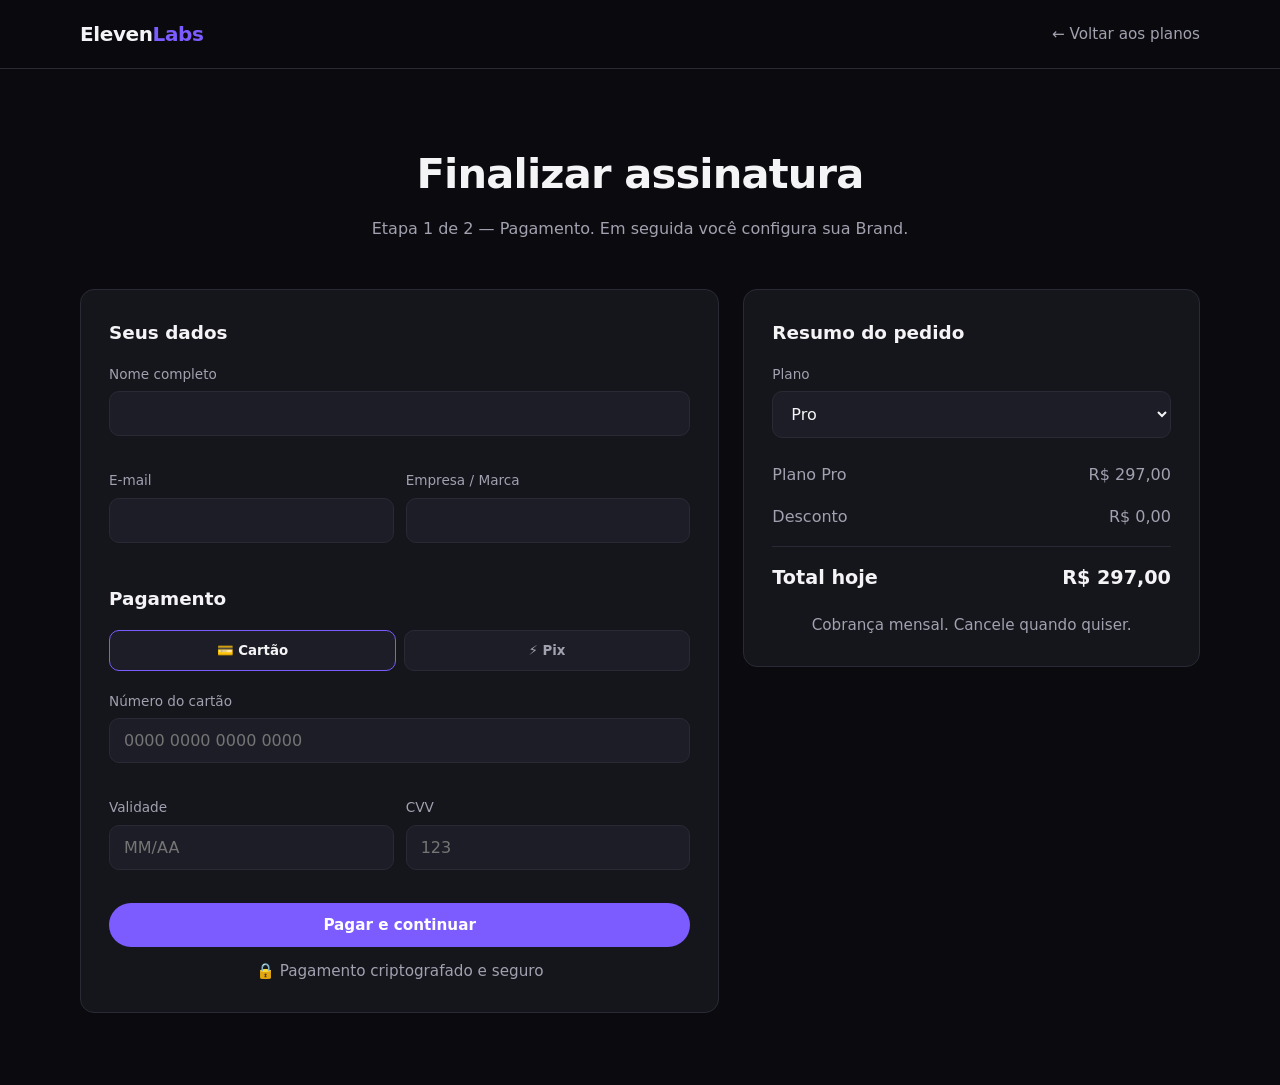
==== brand.html @ 0b8fd24c "Add Eleven Labs landing page with checkout and brand flow Home page with services, video and plans; " ====
<!DOCTYPE html>
<html lang="pt-BR">
<head>
  <meta charset="UTF-8" />
  <meta name="viewport" content="width=device-width, initial-scale=1.0" />
  <title>Sua Brand — Eleven Labs</title>
  <link rel="stylesheet" href="assets/style.css" />
  <script>
    // Só entra na Brand quem teve o pagamento aprovado no checkout
    (function () {
      try {
        if (!sessionStorage.getItem('elevenlabs_pedido')) location.replace('checkout.html');
      } catch (_) { /* armazenamento bloqueado: deixa seguir */ }
    })();
  </script>
</head>
<body>
  <header class="header">
    <div class="container">
      <a href="index.html" class="logo">Eleven<span>Labs</span></a>
      <nav class="nav"><span id="pedido-tag" class="badge" style="margin:0"></span></nav>
    </div>
  </header>

  <main>
    <section>
      <div class="container">
        <div class="section-title">
          <span class="badge">✓ Pagamento aprovado</span>
          <h2>Bem-vindo(a), <span class="gradient" id="ola-nome">cliente</span>!</h2>
          <p>Etapa 2 de 2 — Configure a Brand da <strong id="ola-empresa">sua empresa</strong> para usarmos em todas as vozes e conteúdos.</p>
        </div>

        <div class="layout-2">
          <!-- FORM DA BRAND -->
          <form id="brand-form" class="card">
            <h3 style="margin-bottom:16px">Identidade da marca</h3>
            <div class="form-group">
              <label for="marca">Nome da marca</label>
              <input id="marca" required />
            </div>
            <div class="form-group">
              <label for="slogan">Slogan</label>
              <input id="slogan" placeholder="Ex.: A voz que vende por você" />
            </div>
            <div class="form-group">
              <label for="logo">Logo (PNG, JPG ou SVG)</label>
              <input id="logo" type="file" accept="image/*" />
            </div>
            <div class="form-group">
              <label>Cores da marca</label>
              <div class="color-row">
                <input id="cor1" type="color" value="#7c5cff" aria-label="Cor principal" />
                <input id="cor2" type="color" value="#00d4b4" aria-label="Cor secundária" />
              </div>
            </div>

            <h3 style="margin:8px 0 16px">Voz oficial</h3>
            <div class="form-row">
              <div class="form-group">
                <label for="voz">Estilo de voz</label>
                <select id="voz">
                  <option>Feminina — calorosa</option>
                  <option>Feminina — profissional</option>
                  <option>Masculina — grave</option>
                  <option>Masculina — jovem</option>
                  <option>Clonar a voz do porta-voz</option>
                </select>
              </div>
              <div class="form-group">
                <label for="tom">Tom de comunicação</label>
                <select id="tom">
                  <option>Amigável</option>
                  <option>Confiante</option>
                  <option>Sofisticado</option>
                  <option>Divertido</option>
                </select>
              </div>
            </div>
            <div class="form-group">
              <label for="idiomas">Idiomas</label>
              <input id="idiomas" value="Português, Inglês, Espanhol" />
            </div>
            <div class="form-group">
              <label for="frase">Frase de teste da voz</label>
              <textarea id="frase" rows="3">Olá! Seja bem-vindo. Como posso te ajudar hoje?</textarea>
            </div>

            <button type="button" class="btn btn-ghost btn-block" id="ouvir" style="margin-bottom:12px">🔊 Ouvir prévia</button>
            <button type="submit" class="btn btn-primary btn-block">Salvar minha Brand</button>
          </form>

          <!-- PRÉVIA -->
          <aside>
            <div class="card" style="margin-bottom:20px">
              <h3 style="margin-bottom:16px">Prévia</h3>
              <div class="preview-card" id="preview">
                <div class="preview-logo" id="pv-logo">E</div>
                <div>
                  <h2 id="pv-marca" style="font-size:1.8rem">Sua marca</h2>
                  <p id="pv-slogan" style="opacity:.85">Seu slogan aparece aqui</p>
                  <p id="pv-voz" style="opacity:.7;font-size:.85rem;margin-top:12px"></p>
                </div>
              </div>
            </div>
            <div class="card">
              <h3 style="margin-bottom:12px">Seu pedido</h3>
              <div class="summary-line"><span>Pedido</span><span id="pd-id">—</span></div>
              <div class="summary-line"><span>Plano</span><span id="pd-plano">—</span></div>
              <div class="summary-line"><span>E-mail</span><span id="pd-email">—</span></div>
              <div class="summary-line total"><span>Pago</span><span id="pd-valor">—</span></div>
            </div>
          </aside>
        </div>
      </div>
    </section>
  </main>

  <footer class="footer">
    <div class="container">© <span id="ano"></span> Eleven Labs. Todos os direitos reservados.</div>
  </footer>

  <script>
    const $ = id => document.getElementById(id);
    $('ano').textContent = new Date().getFullYear();
    const brl = v => v.toLocaleString('pt-BR', { style: 'currency', currency: 'BRL' });
    const NOMES = { starter: 'Starter', pro: 'Pro', business: 'Business' };

    let pedido = {};
    try { pedido = JSON.parse(sessionStorage.getItem('elevenlabs_pedido')) || {}; } catch (_) {}

    if (pedido.nome) $('ola-nome').textContent = pedido.nome.split(' ')[0];
    if (pedido.empresa) { $('ola-empresa').textContent = pedido.empresa; $('marca').value = pedido.empresa; }
    if (pedido.pedidoId) { $('pd-id').textContent = pedido.pedidoId; $('pedido-tag').textContent = pedido.pedidoId; }
    else $('pedido-tag').classList.add('hidden');
    if (pedido.plano) $('pd-plano').textContent = NOMES[pedido.plano] || pedido.plano;
    if (pedido.email) $('pd-email').textContent = pedido.email;
    if (pedido.valor) $('pd-valor').textContent = brl(pedido.valor);

    // Restaura Brand salva antes
    let salvo = {};
    try { salvo = JSON.parse(localStorage.getItem('elevenlabs_brand')) || {}; } catch (_) {}
    ['marca', 'slogan', 'cor1', 'cor2', 'voz', 'tom', 'idiomas', 'frase'].forEach(k => { if (salvo[k]) $(k).value = salvo[k]; });
    let logoData = salvo.logo || '';

    function atualizarPrevia() {
      const c1 = $('cor1').value, c2 = $('cor2').value;
      const marca = $('marca').value.trim() || 'Sua marca';
      $('preview').style.background = `linear-gradient(135deg, ${c1}, ${c2})`;
      $('preview').style.color = '#fff';
      $('pv-marca').textContent = marca;
      $('pv-slogan').textContent = $('slogan').value.trim() || 'Seu slogan aparece aqui';
      $('pv-voz').textContent = `🎙️ ${$('voz').value} · ${$('tom').value}`;
      const logo = $('pv-logo');
      logo.style.background = 'rgba(255,255,255,0.2)';
      logo.innerHTML = '';
      if (logoData) {
        const img = document.createElement('img');
        img.src = logoData; img.alt = 'Logo';
        logo.appendChild(img);
      } else {
        logo.textContent = marca.charAt(0).toUpperCase();
      }
    }
    document.querySelectorAll('#brand-form input:not([type=file]), #brand-form select')
      .forEach(el => el.addEventListener('input', atualizarPrevia));

    $('logo').addEventListener('change', e => {
      const f = e.target.files[0];
      if (!f) return;
      const r = new FileReader();
      r.onload = () => { logoData = r.result; atualizarPrevia(); };
      r.readAsDataURL(f);
    });

    // Prévia de voz usando a síntese do navegador
    // (para usar as vozes reais da Eleven Labs, troque por uma chamada à sua API de TTS)
    $('ouvir').addEventListener('click', () => {
      if (!('speechSynthesis' in window)) return toast('Seu navegador não suporta prévia de voz.');
      speechSynthesis.cancel();
      const u = new SpeechSynthesisUtterance($('frase').value);
      u.lang = 'pt-BR';
      const v = $('voz').value;
      u.pitch = v.startsWith('Masculina') ? (v.includes('grave') ? 0.6 : 0.9) : 1.15;
      u.rate = $('tom').value === 'Divertido' ? 1.15 : 1;
      speechSynthesis.speak(u);
    });

    function toast(msg) {
      const t = document.createElement('div');
      t.className = 'toast'; t.textContent = msg;
      document.body.appendChild(t);
      setTimeout(() => t.remove(), 2800);
    }

    $('brand-form').addEventListener('submit', e => {
      e.preventDefault();
      const dados = { logo: logoData };
      ['marca', 'slogan', 'cor1', 'cor2', 'voz', 'tom', 'idiomas', 'frase'].forEach(k => dados[k] = $(k).value);
      try { localStorage.setItem('elevenlabs_brand', JSON.stringify(dados)); } catch (_) {}
      toast('✓ Brand salva com sucesso!');
    });

    atualizarPrevia();
  </script>
</body>
</html>
---- assets/style.css ----
:root {
  --bg: #0b0b0f;
  --surface: #15151c;
  --surface-2: #1d1d27;
  --border: #2a2a36;
  --text: #f4f4f6;
  --muted: #a1a1b0;
  --accent: #7c5cff;
  --accent-2: #00d4b4;
  --danger: #ff5c7a;
  --radius: 14px;
}
* { box-sizing: border-box; margin: 0; padding: 0; }
html { scroll-behavior: smooth; }
body {
  font-family: "Inter", system-ui, -apple-system, "Segoe UI", Roboto, sans-serif;
  background: var(--bg);
  color: var(--text);
  line-height: 1.6;
}
a { color: inherit; text-decoration: none; }
img, video, iframe { max-width: 100%; display: block; }
.container { width: min(1120px, 100% - 32px); margin-inline: auto; }

/* Header */
.header {
  position: sticky; top: 0; z-index: 10;
  background: rgba(11, 11, 15, 0.85);
  backdrop-filter: blur(10px);
  border-bottom: 1px solid var(--border);
}
.header .container { display: flex; align-items: center; justify-content: space-between; height: 68px; }
.logo { font-weight: 800; font-size: 1.25rem; letter-spacing: -0.02em; }
.logo span { color: var(--accent); }
.nav { display: flex; gap: 24px; align-items: center; }
.nav a { color: var(--muted); font-size: 0.95rem; }
.nav a:hover { color: var(--text); }
@media (max-width: 720px) { .nav a:not(.btn) { display: none; } }

/* Buttons */
.btn {
  display: inline-flex; align-items: center; justify-content: center; gap: 8px;
  padding: 12px 22px; border-radius: 999px; border: 1px solid transparent;
  font-weight: 600; font-size: 0.95rem; cursor: pointer; transition: 0.2s;
  font-family: inherit;
}
.btn-primary { background: var(--accent); color: #fff; }
.btn-primary:hover { filter: brightness(1.12); transform: translateY(-1px); }
.btn-ghost { border-color: var(--border); color: var(--text); background: transparent; }
.btn-ghost:hover { border-color: var(--muted); }
.btn-block { width: 100%; }
.btn:disabled { opacity: 0.6; cursor: not-allowed; transform: none; }

/* Hero */
.hero { padding: 96px 0 64px; text-align: center; }
.badge {
  display: inline-block; padding: 6px 14px; border-radius: 999px;
  background: var(--surface-2); border: 1px solid var(--border);
  color: var(--accent-2); font-size: 0.85rem; margin-bottom: 20px;
}
.hero h1 {
  font-size: clamp(2.2rem, 6vw, 4rem); line-height: 1.1; letter-spacing: -0.03em;
  max-width: 820px; margin: 0 auto 20px;
}
.gradient {
  background: linear-gradient(90deg, var(--accent), var(--accent-2));
  -webkit-background-clip: text; background-clip: text; color: transparent;
}
.hero p { color: var(--muted); font-size: 1.15rem; max-width: 640px; margin: 0 auto 32px; }
.hero-actions { display: flex; gap: 12px; justify-content: center; flex-wrap: wrap; }

/* Sections */
section { padding: 72px 0; }
.section-title { text-align: center; margin-bottom: 48px; }
.section-title h2 { font-size: clamp(1.8rem, 4vw, 2.6rem); letter-spacing: -0.02em; }
.section-title p { color: var(--muted); margin-top: 8px; }

/* Video */
.video-wrap {
  border-radius: var(--radius); overflow: hidden;
  border: 1px solid var(--border); background: #000;
  aspect-ratio: 16 / 9; box-shadow: 0 30px 80px rgba(124, 92, 255, 0.18);
}
.video-wrap video, .video-wrap iframe { width: 100%; height: 100%; object-fit: cover; border: 0; }

/* Cards */
.grid { display: grid; gap: 20px; grid-template-columns: repeat(auto-fit, minmax(240px, 1fr)); }
.card {
  background: var(--surface); border: 1px solid var(--border);
  border-radius: var(--radius); padding: 28px;
}
.card .icon {
  width: 44px; height: 44px; border-radius: 12px; display: grid; place-items: center;
  background: var(--surface-2); color: var(--accent); font-size: 1.3rem; margin-bottom: 16px;
}
.card h3 { margin-bottom: 8px; font-size: 1.15rem; }
.card p { color: var(--muted); font-size: 0.95rem; }

/* Pricing */
.plan { display: flex; flex-direction: column; }
.plan.featured { border-color: var(--accent); box-shadow: 0 0 0 1px var(--accent); }
.plan .price { font-size: 2.4rem; font-weight: 800; margin: 12px 0; }
.plan .price small { font-size: 1rem; color: var(--muted); font-weight: 400; }
.plan ul { list-style: none; margin: 16px 0 24px; flex: 1; }
.plan li { padding: 6px 0; color: var(--muted); }
.plan li::before { content: "✓ "; color: var(--accent-2); font-weight: 700; }

/* Steps */
.steps { display: grid; gap: 16px; grid-template-columns: repeat(auto-fit, minmax(200px, 1fr)); counter-reset: s; }
.step { padding: 24px; border-left: 2px solid var(--accent); background: var(--surface); border-radius: 0 var(--radius) var(--radius) 0; }
.step::before { counter-increment: s; content: "0" counter(s); color: var(--accent); font-weight: 800; display: block; margin-bottom: 6px; }
.step p { color: var(--muted); font-size: 0.95rem; }

/* CTA */
.cta {
  text-align: center; padding: 56px 24px; border-radius: var(--radius);
  background: linear-gradient(135deg, rgba(124,92,255,0.25), rgba(0,212,180,0.15));
  border: 1px solid var(--border);
}
.cta h2 { font-size: clamp(1.6rem, 4vw, 2.4rem); margin-bottom: 12px; }
.cta p { color: var(--muted); margin-bottom: 24px; }

/* Footer */
.footer { border-top: 1px solid var(--border); padding: 32px 0; color: var(--muted); font-size: 0.9rem; text-align: center; }

/* Forms */
.layout-2 { display: grid; gap: 24px; grid-template-columns: 1.4fr 1fr; align-items: start; }
@media (max-width: 860px) { .layout-2 { grid-template-columns: 1fr; } }
.form-group { margin-bottom: 16px; }
.form-row { display: grid; grid-template-columns: 1fr 1fr; gap: 12px; }
label { display: block; font-size: 0.85rem; color: var(--muted); margin-bottom: 6px; }
input, select, textarea {
  width: 100%; padding: 12px 14px; border-radius: 10px;
  background: var(--surface-2); border: 1px solid var(--border); color: var(--text);
  font-size: 1rem; font-family: inherit;
}
input:focus, select:focus, textarea:focus { outline: none; border-color: var(--accent); }
input.invalid { border-color: var(--danger); }
.error { color: var(--danger); font-size: 0.85rem; margin-top: 4px; min-height: 1em; }
.summary-line { display: flex; justify-content: space-between; padding: 8px 0; color: var(--muted); }
.summary-line.total { color: var(--text); font-weight: 700; font-size: 1.2rem; border-top: 1px solid var(--border); margin-top: 8px; padding-top: 16px; }
.pay-methods { display: flex; gap: 8px; margin-bottom: 20px; }
.pay-methods button {
  flex: 1; padding: 12px; border-radius: 10px; background: var(--surface-2);
  border: 1px solid var(--border); color: var(--muted); cursor: pointer; font-family: inherit; font-weight: 600;
}
.pay-methods button.active { border-color: var(--accent); color: var(--text); }
.secure { color: var(--muted); font-size: 0.85rem; text-align: center; margin-top: 12px; }
.hidden { display: none !important; }

/* Status / modal */
.status {
  position: fixed; inset: 0; background: rgba(0,0,0,0.75); display: grid; place-items: center; z-index: 50; padding: 16px;
}
.status-box { background: var(--surface); border: 1px solid var(--border); border-radius: var(--radius); padding: 40px; text-align: center; max-width: 420px; width: 100%; }
.spinner { width: 48px; height: 48px; border: 4px solid var(--border); border-top-color: var(--accent); border-radius: 50%; animation: spin 0.9s linear infinite; margin: 0 auto 20px; }
.check { width: 64px; height: 64px; border-radius: 50%; background: var(--accent-2); color: #000; display: grid; place-items: center; font-size: 2rem; margin: 0 auto 20px; font-weight: 800; }
@keyframes spin { to { transform: rotate(360deg); } }

/* Brand */
.color-row { display: flex; gap: 12px; }
.color-row input[type="color"] { height: 48px; padding: 4px; cursor: pointer; }
.preview-card { border-radius: var(--radius); padding: 32px; min-height: 260px; display: flex; flex-direction: column; justify-content: space-between; transition: 0.3s; }
.preview-logo { width: 72px; height: 72px; border-radius: 16px; display: grid; place-items: center; font-weight: 800; font-size: 1.8rem; overflow: hidden; }
.preview-logo img { width: 100%; height: 100%; object-fit: cover; }
.toast { position: fixed; bottom: 24px; left: 50%; transform: translateX(-50%); background: var(--accent-2); color: #000; padding: 12px 20px; border-radius: 999px; font-weight: 600; z-index: 60; }
.preview-card p, .preview-card h2 { color: inherit; }
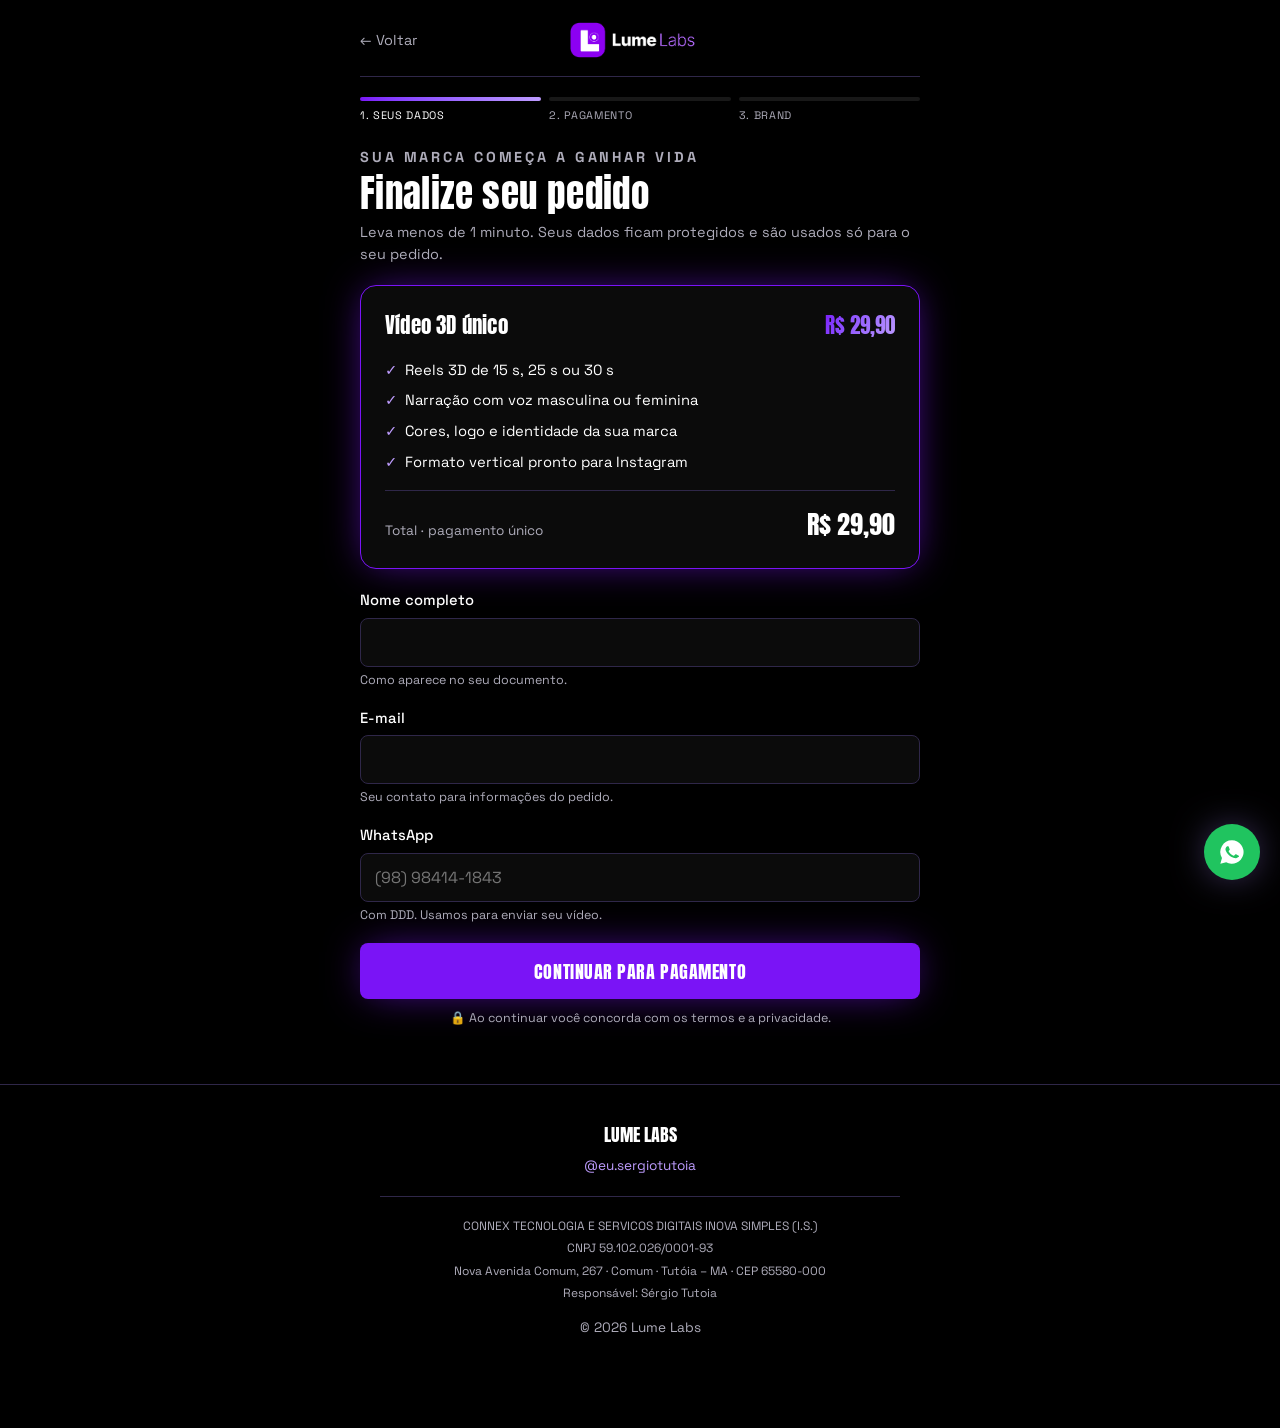
==== commit 5cf03dbe: "Rebuild site for Lume Labs: 3D videos, Pix checkout and Brand briefing Replace the placeholder conte" ====
--- a/brand.html
+++ b/brand.html
@@ -2,206 +2,187 @@
 <html lang="pt-BR">
 <head>
   <meta charset="UTF-8" />
-  <meta name="viewport" content="width=device-width, initial-scale=1.0" />
-  <title>Sua Brand — Eleven Labs</title>
+  <meta name="viewport" content="width=device-width, initial-scale=1" />
+  <title>Brand | Lume Labs</title>
+  <link rel="icon" href="assets/favicon.png" type="image/png" />
+  <link rel="preconnect" href="https://fonts.googleapis.com" />
+  <link rel="preconnect" href="https://fonts.gstatic.com" crossorigin />
+  <link rel="stylesheet" href="https://fonts.googleapis.com/css2?family=Anton&family=Space+Grotesk:wght@400;500;700&display=swap" />
   <link rel="stylesheet" href="assets/style.css" />
   <script>
-    // Só entra na Brand quem teve o pagamento aprovado no checkout
-    (function () {
-      try {
-        if (!sessionStorage.getItem('elevenlabs_pedido')) location.replace('checkout.html');
-      } catch (_) { /* armazenamento bloqueado: deixa seguir */ }
-    })();
+    // A Brand só abre depois do pagamento aprovado no checkout
+    try { if (!sessionStorage.getItem('lume_pedido')) location.replace('checkout.html'); } catch (_) {}
   </script>
 </head>
 <body>
-  <header class="header">
-    <div class="container">
-      <a href="index.html" class="logo">Eleven<span>Labs</span></a>
-      <nav class="nav"><span id="pedido-tag" class="badge" style="margin:0"></span></nav>
-    </div>
-  </header>
+  <main class="wrap">
+    <div class="top"><img src="assets/logo-lume-labs.png" alt="Lume Labs" /></div>
 
-  <main>
-    <section>
-      <div class="container">
-        <div class="section-title">
-          <span class="badge">✓ Pagamento aprovado</span>
-          <h2>Bem-vindo(a), <span class="gradient" id="ola-nome">cliente</span>!</h2>
-          <p>Etapa 2 de 2 — Configure a Brand da <strong id="ola-empresa">sua empresa</strong> para usarmos em todas as vozes e conteúdos.</p>
+    <ol class="progress">
+      <li class="done">1. Seus dados</li>
+      <li class="done">2. Pagamento</li>
+      <li class="on">3. Brand</li>
+    </ol>
+
+    <div id="etapa-brand">
+      <div class="page-title">
+        <p class="label">✓ Pagamento aprovado · <span id="pedido-id"></span></p>
+        <h1>Conte sobre a sua <span class="text-neon">marca</span></h1>
+        <p><span id="ola">Olá!</span> Com essas informações criamos o seu reels 3D com a cara do seu negócio.</p>
+      </div>
+
+      <form id="form-brand" novalidate>
+        <div class="field">
+          <label for="company">Nome da empresa</label>
+          <input id="company" autocomplete="organization" />
+          <p class="err" data-err="company"></p>
+        </div>
+        <div class="field">
+          <label for="segment">Ramo do negócio</label>
+          <input id="segment" placeholder="Ex.: hamburgueria, salão de beleza, loja de roupas" />
+          <p class="err" data-err="segment"></p>
         </div>
 
-        <div class="layout-2">
-          <!-- FORM DA BRAND -->
-          <form id="brand-form" class="card">
-            <h3 style="margin-bottom:16px">Identidade da marca</h3>
-            <div class="form-group">
-              <label for="marca">Nome da marca</label>
-              <input id="marca" required />
-            </div>
-            <div class="form-group">
-              <label for="slogan">Slogan</label>
-              <input id="slogan" placeholder="Ex.: A voz que vende por você" />
-            </div>
-            <div class="form-group">
-              <label for="logo">Logo (PNG, JPG ou SVG)</label>
-              <input id="logo" type="file" accept="image/*" />
-            </div>
-            <div class="form-group">
-              <label>Cores da marca</label>
-              <div class="color-row">
-                <input id="cor1" type="color" value="#7c5cff" aria-label="Cor principal" />
-                <input id="cor2" type="color" value="#00d4b4" aria-label="Cor secundária" />
-              </div>
-            </div>
+        <div class="field">
+          <label>Duração do vídeo</label>
+          <div class="choices">
+            <input type="radio" name="duration" id="d15" value="15s" checked /><label for="d15">15 s</label>
+            <input type="radio" name="duration" id="d25" value="25s" /><label for="d25">25 s</label>
+            <input type="radio" name="duration" id="d30" value="30s" /><label for="d30">30 s</label>
+          </div>
+        </div>
+        <div class="field">
+          <label>Voz da narração</label>
+          <div class="choices">
+            <input type="radio" name="voice" id="vf" value="feminina" checked /><label for="vf">Feminina</label>
+            <input type="radio" name="voice" id="vm" value="masculina" /><label for="vm">Masculina</label>
+          </div>
+        </div>
 
-            <h3 style="margin:8px 0 16px">Voz oficial</h3>
-            <div class="form-row">
-              <div class="form-group">
-                <label for="voz">Estilo de voz</label>
-                <select id="voz">
-                  <option>Feminina — calorosa</option>
-                  <option>Feminina — profissional</option>
-                  <option>Masculina — grave</option>
-                  <option>Masculina — jovem</option>
-                  <option>Clonar a voz do porta-voz</option>
-                </select>
-              </div>
-              <div class="form-group">
-                <label for="tom">Tom de comunicação</label>
-                <select id="tom">
-                  <option>Amigável</option>
-                  <option>Confiante</option>
-                  <option>Sofisticado</option>
-                  <option>Divertido</option>
-                </select>
-              </div>
-            </div>
-            <div class="form-group">
-              <label for="idiomas">Idiomas</label>
-              <input id="idiomas" value="Português, Inglês, Espanhol" />
-            </div>
-            <div class="form-group">
-              <label for="frase">Frase de teste da voz</label>
-              <textarea id="frase" rows="3">Olá! Seja bem-vindo. Como posso te ajudar hoje?</textarea>
-            </div>
+        <div class="field">
+          <label>Logo da marca</label>
+          <label class="logo-drop" for="logo" style="font-weight:400;margin:0">
+            <span class="thumb" id="logo-thumb">＋</span>
+            <span><span id="logo-nome">Escolher arquivo</span><br><span class="muted small">PNG, JPG ou SVG. Você envia no WhatsApp junto com o briefing.</span></span>
+            <input id="logo" type="file" accept="image/*" />
+          </label>
+        </div>
 
-            <button type="button" class="btn btn-ghost btn-block" id="ouvir" style="margin-bottom:12px">🔊 Ouvir prévia</button>
-            <button type="submit" class="btn btn-primary btn-block">Salvar minha Brand</button>
-          </form>
+        <div class="field">
+          <label for="colors">Cores da marca</label>
+          <input id="colors" placeholder="Ex.: roxo e preto, #7c3aed" />
+        </div>
+        <div class="field">
+          <label for="script">O que o vídeo deve falar?</label>
+          <textarea id="script" placeholder="Ex.: Apresentar o novo combo da casa, falar do delivery e chamar para pedir pelo WhatsApp."></textarea>
+          <p class="hint">Produto, promoção, diferencial, chamada para ação…</p>
+          <p class="err" data-err="script"></p>
+        </div>
+        <div class="field">
+          <label for="instagram">Instagram da empresa <span class="muted small">(opcional)</span></label>
+          <input id="instagram" placeholder="@suaempresa" />
+        </div>
+        <div class="field">
+          <label for="notes">Observações <span class="muted small">(opcional)</span></label>
+          <textarea id="notes" style="min-height:80px"></textarea>
+        </div>
 
-          <!-- PRÉVIA -->
-          <aside>
-            <div class="card" style="margin-bottom:20px">
-              <h3 style="margin-bottom:16px">Prévia</h3>
-              <div class="preview-card" id="preview">
-                <div class="preview-logo" id="pv-logo">E</div>
-                <div>
-                  <h2 id="pv-marca" style="font-size:1.8rem">Sua marca</h2>
-                  <p id="pv-slogan" style="opacity:.85">Seu slogan aparece aqui</p>
-                  <p id="pv-voz" style="opacity:.7;font-size:.85rem;margin-top:12px"></p>
-                </div>
-              </div>
-            </div>
-            <div class="card">
-              <h3 style="margin-bottom:12px">Seu pedido</h3>
-              <div class="summary-line"><span>Pedido</span><span id="pd-id">—</span></div>
-              <div class="summary-line"><span>Plano</span><span id="pd-plano">—</span></div>
-              <div class="summary-line"><span>E-mail</span><span id="pd-email">—</span></div>
-              <div class="summary-line total"><span>Pago</span><span id="pd-valor">—</span></div>
-            </div>
-          </aside>
-        </div>
+        <button type="submit" class="cta">Enviar briefing</button>
+        <p class="secure">Você será levado ao WhatsApp para confirmar o envio.</p>
+      </form>
+    </div>
+
+    <div id="etapa-fim" class="hidden">
+      <div class="approved">
+        <div class="ok">🎬</div>
+        <h2>Briefing recebido!</h2>
+        <p class="muted" style="margin-top:8px">Já começamos a produção do seu vídeo 3D. Você vai receber as novidades e o vídeo pronto no WhatsApp.</p>
+        <a id="wa-again" class="cta" target="_blank" rel="noreferrer">Abrir WhatsApp de novo</a>
+        <a href="index.html" class="btn-outline">Voltar ao início</a>
       </div>
-    </section>
+    </div>
   </main>
 
-  <footer class="footer">
-    <div class="container">© <span id="ano"></span> Eleven Labs. Todos os direitos reservados.</div>
-  </footer>
-
+  <script src="assets/common.js"></script>
   <script>
     const $ = id => document.getElementById(id);
-    $('ano').textContent = new Date().getFullYear();
-    const brl = v => v.toLocaleString('pt-BR', { style: 'currency', currency: 'BRL' });
-    const NOMES = { starter: 'Starter', pro: 'Pro', business: 'Business' };
+    const pedido = Pedido.get() || {};
+    if (pedido.pedidoId) $('pedido-id').textContent = 'Pedido ' + pedido.pedidoId;
+    if (pedido.nome) $('ola').textContent = `Olá, ${pedido.nome.split(' ')[0]}!`;
 
-    let pedido = {};
-    try { pedido = JSON.parse(sessionStorage.getItem('elevenlabs_pedido')) || {}; } catch (_) {}
+    // Rascunho: não perde o que digitou se recarregar a página
+    const CAMPOS = ['company', 'segment', 'colors', 'script', 'instagram', 'notes'];
+    try {
+      const r = JSON.parse(localStorage.getItem('lume_brand_rascunho')) || {};
+      CAMPOS.forEach(k => { if (r[k]) $(k).value = r[k]; });
+    } catch (_) {}
+    document.getElementById('form-brand').addEventListener('input', () => {
+      const r = {}; CAMPOS.forEach(k => r[k] = $(k).value);
+      try { localStorage.setItem('lume_brand_rascunho', JSON.stringify(r)); } catch (_) {}
+    });
 
-    if (pedido.nome) $('ola-nome').textContent = pedido.nome.split(' ')[0];
-    if (pedido.empresa) { $('ola-empresa').textContent = pedido.empresa; $('marca').value = pedido.empresa; }
-    if (pedido.pedidoId) { $('pd-id').textContent = pedido.pedidoId; $('pedido-tag').textContent = pedido.pedidoId; }
-    else $('pedido-tag').classList.add('hidden');
-    if (pedido.plano) $('pd-plano').textContent = NOMES[pedido.plano] || pedido.plano;
-    if (pedido.email) $('pd-email').textContent = pedido.email;
-    if (pedido.valor) $('pd-valor').textContent = brl(pedido.valor);
-
-    // Restaura Brand salva antes
-    let salvo = {};
-    try { salvo = JSON.parse(localStorage.getItem('elevenlabs_brand')) || {}; } catch (_) {}
-    ['marca', 'slogan', 'cor1', 'cor2', 'voz', 'tom', 'idiomas', 'frase'].forEach(k => { if (salvo[k]) $(k).value = salvo[k]; });
-    let logoData = salvo.logo || '';
-
-    function atualizarPrevia() {
-      const c1 = $('cor1').value, c2 = $('cor2').value;
-      const marca = $('marca').value.trim() || 'Sua marca';
-      $('preview').style.background = `linear-gradient(135deg, ${c1}, ${c2})`;
-      $('preview').style.color = '#fff';
-      $('pv-marca').textContent = marca;
-      $('pv-slogan').textContent = $('slogan').value.trim() || 'Seu slogan aparece aqui';
-      $('pv-voz').textContent = `🎙️ ${$('voz').value} · ${$('tom').value}`;
-      const logo = $('pv-logo');
-      logo.style.background = 'rgba(255,255,255,0.2)';
-      logo.innerHTML = '';
-      if (logoData) {
-        const img = document.createElement('img');
-        img.src = logoData; img.alt = 'Logo';
-        logo.appendChild(img);
-      } else {
-        logo.textContent = marca.charAt(0).toUpperCase();
-      }
-    }
-    document.querySelectorAll('#brand-form input:not([type=file]), #brand-form select')
-      .forEach(el => el.addEventListener('input', atualizarPrevia));
-
+    let logoArquivo = null;
     $('logo').addEventListener('change', e => {
-      const f = e.target.files[0];
-      if (!f) return;
+      const f = e.target.files[0]; if (!f) return;
+      logoArquivo = f.name;
+      $('logo-nome').textContent = f.name;
       const r = new FileReader();
-      r.onload = () => { logoData = r.result; atualizarPrevia(); };
+      r.onload = () => { $('logo-thumb').innerHTML = `<img src="${r.result}" alt="Logo">`; };
       r.readAsDataURL(f);
     });
 
-    // Prévia de voz usando a síntese do navegador
-    // (para usar as vozes reais da Eleven Labs, troque por uma chamada à sua API de TTS)
-    $('ouvir').addEventListener('click', () => {
-      if (!('speechSynthesis' in window)) return toast('Seu navegador não suporta prévia de voz.');
-      speechSynthesis.cancel();
-      const u = new SpeechSynthesisUtterance($('frase').value);
-      u.lang = 'pt-BR';
-      const v = $('voz').value;
-      u.pitch = v.startsWith('Masculina') ? (v.includes('grave') ? 0.6 : 0.9) : 1.15;
-      u.rate = $('tom').value === 'Divertido' ? 1.15 : 1;
-      speechSynthesis.speak(u);
-    });
-
-    function toast(msg) {
-      const t = document.createElement('div');
-      t.className = 'toast'; t.textContent = msg;
-      document.body.appendChild(t);
-      setTimeout(() => t.remove(), 2800);
+    function erro(campo, msg) {
+      $(campo).setAttribute('aria-invalid', msg ? 'true' : 'false');
+      document.querySelector(`[data-err="${campo}"]`).textContent = msg || '';
+      return !msg;
     }
 
-    $('brand-form').addEventListener('submit', e => {
+    $('form-brand').addEventListener('submit', e => {
       e.preventDefault();
-      const dados = { logo: logoData };
-      ['marca', 'slogan', 'cor1', 'cor2', 'voz', 'tom', 'idiomas', 'frase'].forEach(k => dados[k] = $(k).value);
-      try { localStorage.setItem('elevenlabs_brand', JSON.stringify(dados)); } catch (_) {}
-      toast('✓ Brand salva com sucesso!');
+      const b = {
+        company: $('company').value.trim(),
+        segment: $('segment').value.trim(),
+        duration: document.querySelector('[name=duration]:checked').value,
+        voice: document.querySelector('[name=voice]:checked').value,
+        colors: $('colors').value.trim(),
+        script: $('script').value.trim(),
+        instagram: $('instagram').value.trim(),
+        notes: $('notes').value.trim(),
+      };
+      let ok = erro('company', b.company.length >= 2 ? '' : 'Informe o nome da empresa');
+      ok = erro('segment', b.segment.length >= 2 ? '' : 'Informe o ramo') && ok;
+      ok = erro('script', b.script.length >= 10 ? '' : 'Conte um pouco mais (mín. 10 caracteres)') && ok;
+      if (!ok) { document.querySelector('[aria-invalid=true]').focus(); return; }
+
+      const linhas = [
+        '*Briefing Lume Labs*',
+        pedido.pedidoId ? `Pedido: ${pedido.pedidoId}` : '',
+        pedido.nome ? `Cliente: ${pedido.nome}` : '',
+        '',
+        `Empresa: ${b.company}`,
+        `Ramo: ${b.segment}`,
+        `Duração: ${b.duration}`,
+        `Voz: ${b.voice}`,
+        b.colors ? `Cores: ${b.colors}` : '',
+        b.instagram ? `Instagram: ${b.instagram}` : '',
+        '',
+        `O que o vídeo deve falar: ${b.script}`,
+        b.notes ? `Observações: ${b.notes}` : '',
+        logoArquivo ? '\n(Vou enviar a logo aqui na conversa.)' : '',
+      ].filter((l, i, a) => l !== '' || a[i - 1] !== '');
+      const link = waLink(linhas.join('\n'));
+
+      try {
+        localStorage.setItem('lume_brand', JSON.stringify({ ...b, pedidoId: pedido.pedidoId, enviadoEm: new Date().toISOString() }));
+        localStorage.removeItem('lume_brand_rascunho');
+      } catch (_) {}
+
+      $('wa-again').href = link;
+      $('etapa-brand').classList.add('hidden');
+      $('etapa-fim').classList.remove('hidden');
+      scrollTo({ top: 0 });
+      window.open(link, '_blank', 'noopener');
     });
-
-    atualizarPrevia();
   </script>
 </body>
 </html>
--- a/assets/style.css
+++ b/assets/style.css
@@ -1,167 +1,156 @@
+/* Identidade Lume Labs — preto + roxo neon, Anton + Space Grotesk */
 :root {
-  --bg: #0b0b0f;
-  --surface: #15151c;
-  --surface-2: #1d1d27;
-  --border: #2a2a36;
-  --text: #f4f4f6;
-  --muted: #a1a1b0;
-  --accent: #7c5cff;
-  --accent-2: #00d4b4;
-  --danger: #ff5c7a;
-  --radius: 14px;
+  --bg: oklch(0% 0 0);
+  --fg: oklch(100% 0 0);
+  --card: oklch(15% 0 0);
+  --muted: oklch(21% 0 0);
+  --muted-fg: oklch(75% .02 293);
+  --primary: oklch(52% .28 293);
+  --secondary: oklch(78% .19 293);
+  --border: oklch(30% .06 293);
+  --danger: oklch(65% .22 25);
+  --whatsapp: oklch(72% .19 150);
+  --gradient-neon: linear-gradient(120deg, oklch(52% .28 293), oklch(78% .19 293));
+  --shadow-neon: 0 0 40px -8px color-mix(in oklab, var(--primary) 70%, transparent);
+  --radius: 1rem;
+  --font-display: "Anton", Impact, sans-serif;
+  --font-sans: "Space Grotesk", system-ui, sans-serif;
 }
 * { box-sizing: border-box; margin: 0; padding: 0; }
 html { scroll-behavior: smooth; }
-body {
-  font-family: "Inter", system-ui, -apple-system, "Segoe UI", Roboto, sans-serif;
-  background: var(--bg);
-  color: var(--text);
-  line-height: 1.6;
-}
+body { background: var(--bg); color: var(--fg); font-family: var(--font-sans); line-height: 1.55; -webkit-font-smoothing: antialiased; }
 a { color: inherit; text-decoration: none; }
-img, video, iframe { max-width: 100%; display: block; }
-.container { width: min(1120px, 100% - 32px); margin-inline: auto; }
+img, video { display: block; max-width: 100%; }
+h1, h2, h3 { font-family: var(--font-display); font-weight: 400; letter-spacing: .01em; line-height: 1.1; }
+.wrap { width: min(560px, 100% - 40px); margin-inline: auto; }
+.wrap-wide { width: min(900px, 100% - 40px); margin-inline: auto; }
+.center { text-align: center; }
+.muted { color: var(--muted-fg); }
+.small { font-size: .85rem; }
+.hidden { display: none !important; }
 
-/* Header */
-.header {
-  position: sticky; top: 0; z-index: 10;
-  background: rgba(11, 11, 15, 0.85);
-  backdrop-filter: blur(10px);
-  border-bottom: 1px solid var(--border);
-}
-.header .container { display: flex; align-items: center; justify-content: space-between; height: 68px; }
-.logo { font-weight: 800; font-size: 1.25rem; letter-spacing: -0.02em; }
-.logo span { color: var(--accent); }
-.nav { display: flex; gap: 24px; align-items: center; }
-.nav a { color: var(--muted); font-size: 0.95rem; }
-.nav a:hover { color: var(--text); }
-@media (max-width: 720px) { .nav a:not(.btn) { display: none; } }
+.text-neon { background: var(--gradient-neon); -webkit-background-clip: text; background-clip: text; color: transparent; }
+.label { text-transform: uppercase; letter-spacing: .2em; color: var(--secondary); font-size: .72rem; font-weight: 700; }
 
-/* Buttons */
-.btn {
-  display: inline-flex; align-items: center; justify-content: center; gap: 8px;
-  padding: 12px 22px; border-radius: 999px; border: 1px solid transparent;
-  font-weight: 600; font-size: 0.95rem; cursor: pointer; transition: 0.2s;
-  font-family: inherit;
-}
-.btn-primary { background: var(--accent); color: #fff; }
-.btn-primary:hover { filter: brightness(1.12); transform: translateY(-1px); }
-.btn-ghost { border-color: var(--border); color: var(--text); background: transparent; }
-.btn-ghost:hover { border-color: var(--muted); }
-.btn-block { width: 100%; }
-.btn:disabled { opacity: 0.6; cursor: not-allowed; transform: none; }
+/* Topo */
+.top { display: flex; align-items: center; justify-content: center; position: relative; padding: 16px 0 12px; border-bottom: 1px solid var(--border); }
+.top img { height: 48px; width: auto; }
+.top .back { position: absolute; left: 0; color: var(--muted-fg); font-size: .9rem; }
+.top .back:hover { color: var(--fg); }
 
 /* Hero */
-.hero { padding: 96px 0 64px; text-align: center; }
-.badge {
-  display: inline-block; padding: 6px 14px; border-radius: 999px;
-  background: var(--surface-2); border: 1px solid var(--border);
-  color: var(--accent-2); font-size: 0.85rem; margin-bottom: 20px;
-}
-.hero h1 {
-  font-size: clamp(2.2rem, 6vw, 4rem); line-height: 1.1; letter-spacing: -0.03em;
-  max-width: 820px; margin: 0 auto 20px;
-}
-.gradient {
-  background: linear-gradient(90deg, var(--accent), var(--accent-2));
-  -webkit-background-clip: text; background-clip: text; color: transparent;
-}
-.hero p { color: var(--muted); font-size: 1.15rem; max-width: 640px; margin: 0 auto 32px; }
-.hero-actions { display: flex; gap: 12px; justify-content: center; flex-wrap: wrap; }
+.hero { padding: 20px 0 8px; }
+.hero h1 { font-size: clamp(1.9rem, 8vw, 2.8rem); margin-top: 8px; }
+.hero p.lead { color: var(--muted-fg); font-size: .95rem; max-width: 380px; margin: 10px auto 0; }
+.video-box { position: relative; width: 62%; max-width: 230px; margin: 20px auto 0; border-radius: 12px; overflow: hidden; border: 1px solid var(--border); box-shadow: var(--shadow-neon); background: #000; }
+.video-box video { width: 100%; aspect-ratio: 9 / 16; object-fit: cover; }
+.sound-btn { position: absolute; left: 50%; bottom: 14px; transform: translateX(-50%); display: flex; align-items: center; gap: 6px; padding: 9px 16px; border-radius: 999px; border: 0; background: color-mix(in oklab, var(--bg) 85%, transparent); color: var(--fg); font: 500 .85rem var(--font-sans); cursor: pointer; backdrop-filter: blur(6px); white-space: nowrap; }
 
-/* Sections */
-section { padding: 72px 0; }
-.section-title { text-align: center; margin-bottom: 48px; }
-.section-title h2 { font-size: clamp(1.8rem, 4vw, 2.6rem); letter-spacing: -0.02em; }
-.section-title p { color: var(--muted); margin-top: 8px; }
+/* Botões */
+.cta { display: flex; align-items: center; justify-content: center; gap: 8px; width: 100%; min-height: 56px; padding: 14px 18px; margin-top: 18px; border: 0; border-radius: .5rem; background: var(--primary); color: #fff; box-shadow: var(--shadow-neon); font: 400 1.15rem var(--font-display); text-transform: uppercase; letter-spacing: .03em; cursor: pointer; transition: transform .15s, filter .15s; }
+.cta:hover { filter: brightness(1.12); }
+.cta:active { transform: scale(.98); }
+.cta:disabled { opacity: .55; cursor: not-allowed; }
+.btn-outline { display: flex; align-items: center; justify-content: center; gap: 8px; width: 100%; min-height: 48px; padding: 12px; margin-top: 10px; border-radius: .5rem; border: 1px solid var(--border); background: transparent; color: var(--fg); font: 500 .95rem var(--font-sans); cursor: pointer; }
+.btn-outline:hover { border-color: var(--secondary); }
+.secure { display: flex; align-items: center; justify-content: center; gap: 6px; margin-top: 10px; font-size: .78rem; color: var(--muted-fg); }
+.secure svg { width: 16px; height: 16px; color: var(--secondary); }
+.scroll-hint { display: flex; flex-direction: column; align-items: center; gap: 4px; padding: 14px 0; font-size: .72rem; text-transform: uppercase; letter-spacing: .15em; color: var(--secondary); }
+.scroll-hint svg { width: 20px; height: 20px; animation: bounce 1s infinite; }
+@keyframes bounce { 0%,100% { transform: translateY(-20%); } 50% { transform: none; } }
+@media (prefers-reduced-motion: reduce) { .scroll-hint svg { animation: none; } }
 
-/* Video */
-.video-wrap {
-  border-radius: var(--radius); overflow: hidden;
-  border: 1px solid var(--border); background: #000;
-  aspect-ratio: 16 / 9; box-shadow: 0 30px 80px rgba(124, 92, 255, 0.18);
-}
-.video-wrap video, .video-wrap iframe { width: 100%; height: 100%; object-fit: cover; border: 0; }
+/* Seções */
+section.block { padding-top: 48px; }
+section.block h2 { font-size: 1.9rem; text-align: center; margin-top: 6px; }
+.steps { display: grid; gap: 0; margin-top: 20px; }
+@media (min-width: 640px) { .steps { grid-template-columns: repeat(3, 1fr); gap: 20px; } }
+.step { display: flex; gap: 14px; align-items: flex-start; padding: 18px 0; border-top: 1px solid var(--border); }
+.step .n { font-family: var(--font-display); font-size: 1.5rem; color: var(--secondary); }
+.step h3 { font-size: 1.15rem; }
+.step p { color: var(--muted-fg); font-size: .88rem; }
 
-/* Cards */
-.grid { display: grid; gap: 20px; grid-template-columns: repeat(auto-fit, minmax(240px, 1fr)); }
-.card {
-  background: var(--surface); border: 1px solid var(--border);
-  border-radius: var(--radius); padding: 28px;
-}
-.card .icon {
-  width: 44px; height: 44px; border-radius: 12px; display: grid; place-items: center;
-  background: var(--surface-2); color: var(--accent); font-size: 1.3rem; margin-bottom: 16px;
-}
-.card h3 { margin-bottom: 8px; font-size: 1.15rem; }
-.card p { color: var(--muted); font-size: 0.95rem; }
+.services { display: grid; gap: 12px; grid-template-columns: repeat(auto-fit, minmax(160px, 1fr)); margin-top: 20px; }
+.service { background: var(--card); border: 1px solid var(--border); border-radius: var(--radius); padding: 18px; }
+.service .ic { font-size: 1.4rem; }
+.service h3 { font-size: 1.05rem; margin: 8px 0 4px; }
+.service p { color: var(--muted-fg); font-size: .85rem; }
 
-/* Pricing */
-.plan { display: flex; flex-direction: column; }
-.plan.featured { border-color: var(--accent); box-shadow: 0 0 0 1px var(--accent); }
-.plan .price { font-size: 2.4rem; font-weight: 800; margin: 12px 0; }
-.plan .price small { font-size: 1rem; color: var(--muted); font-weight: 400; }
-.plan ul { list-style: none; margin: 16px 0 24px; flex: 1; }
-.plan li { padding: 6px 0; color: var(--muted); }
-.plan li::before { content: "✓ "; color: var(--accent-2); font-weight: 700; }
+.card { background: var(--card); border: 1px solid var(--border); border-radius: var(--radius); padding: 24px; }
+.card.featured { border-color: var(--primary); box-shadow: var(--shadow-neon); }
+.price { font-family: var(--font-display); font-size: 3rem; margin-top: 6px; }
+.checks { list-style: none; margin-top: 16px; display: grid; gap: 8px; font-size: .92rem; }
+.checks li { display: flex; gap: 8px; }
+.checks li::before { content: "✓"; color: var(--secondary); font-weight: 700; }
 
-/* Steps */
-.steps { display: grid; gap: 16px; grid-template-columns: repeat(auto-fit, minmax(200px, 1fr)); counter-reset: s; }
-.step { padding: 24px; border-left: 2px solid var(--accent); background: var(--surface); border-radius: 0 var(--radius) var(--radius) 0; }
-.step::before { counter-increment: s; content: "0" counter(s); color: var(--accent); font-weight: 800; display: block; margin-bottom: 6px; }
-.step p { color: var(--muted); font-size: 0.95rem; }
+details { border-bottom: 1px solid var(--border); padding: 18px 0; }
+summary { list-style: none; display: flex; justify-content: space-between; cursor: pointer; font-weight: 500; }
+summary::-webkit-details-marker { display: none; }
+summary span { color: var(--secondary); transition: transform .2s; }
+details[open] summary span { transform: rotate(45deg); }
+details p { color: var(--muted-fg); font-size: .9rem; margin-top: 8px; }
 
-/* CTA */
-.cta {
-  text-align: center; padding: 56px 24px; border-radius: var(--radius);
-  background: linear-gradient(135deg, rgba(124,92,255,0.25), rgba(0,212,180,0.15));
-  border: 1px solid var(--border);
-}
-.cta h2 { font-size: clamp(1.6rem, 4vw, 2.4rem); margin-bottom: 12px; }
-.cta p { color: var(--muted); margin-bottom: 24px; }
+/* Rodapé */
+.footer { margin-top: 56px; border-top: 1px solid var(--border); padding: 36px 20px 90px; text-align: center; color: var(--muted-fg); font-size: .85rem; }
+.footer .brand { font-family: var(--font-display); text-transform: uppercase; font-size: 1.1rem; color: var(--fg); }
+.footer a.ig { color: var(--secondary); display: inline-block; margin-top: 6px; }
+.footer .legal { max-width: 520px; margin: 20px auto 0; padding-top: 20px; border-top: 1px solid var(--border); font-size: .75rem; display: grid; gap: 4px; }
 
-/* Footer */
-.footer { border-top: 1px solid var(--border); padding: 32px 0; color: var(--muted); font-size: 0.9rem; text-align: center; }
+.wa-float { position: fixed; right: 20px; bottom: 20px; z-index: 40; width: 56px; height: 56px; border-radius: 50%; display: grid; place-items: center; background: var(--whatsapp); color: #fff; box-shadow: 0 0 40px -10px color-mix(in oklab, var(--secondary) 70%, transparent); transition: transform .15s; }
+.wa-float:hover { transform: scale(1.06); }
+.wa-float svg { width: 28px; height: 28px; }
 
-/* Forms */
-.layout-2 { display: grid; gap: 24px; grid-template-columns: 1.4fr 1fr; align-items: start; }
-@media (max-width: 860px) { .layout-2 { grid-template-columns: 1fr; } }
-.form-group { margin-bottom: 16px; }
-.form-row { display: grid; grid-template-columns: 1fr 1fr; gap: 12px; }
-label { display: block; font-size: 0.85rem; color: var(--muted); margin-bottom: 6px; }
-input, select, textarea {
-  width: 100%; padding: 12px 14px; border-radius: 10px;
-  background: var(--surface-2); border: 1px solid var(--border); color: var(--text);
-  font-size: 1rem; font-family: inherit;
-}
-input:focus, select:focus, textarea:focus { outline: none; border-color: var(--accent); }
-input.invalid { border-color: var(--danger); }
-.error { color: var(--danger); font-size: 0.85rem; margin-top: 4px; min-height: 1em; }
-.summary-line { display: flex; justify-content: space-between; padding: 8px 0; color: var(--muted); }
-.summary-line.total { color: var(--text); font-weight: 700; font-size: 1.2rem; border-top: 1px solid var(--border); margin-top: 8px; padding-top: 16px; }
-.pay-methods { display: flex; gap: 8px; margin-bottom: 20px; }
-.pay-methods button {
-  flex: 1; padding: 12px; border-radius: 10px; background: var(--surface-2);
-  border: 1px solid var(--border); color: var(--muted); cursor: pointer; font-family: inherit; font-weight: 600;
-}
-.pay-methods button.active { border-color: var(--accent); color: var(--text); }
-.secure { color: var(--muted); font-size: 0.85rem; text-align: center; margin-top: 12px; }
-.hidden { display: none !important; }
+/* Etapas do checkout */
+.progress { display: flex; gap: 8px; list-style: none; margin-top: 20px; }
+.progress li { flex: 1; display: grid; gap: 6px; font-size: .68rem; text-transform: uppercase; letter-spacing: .06em; color: var(--muted-fg); }
+.progress li::before { content: ""; height: 4px; border-radius: 99px; background: var(--muted); }
+.progress li.done::before, .progress li.on::before { background: var(--gradient-neon); }
+.progress li.on { color: var(--fg); }
 
-/* Status / modal */
-.status {
-  position: fixed; inset: 0; background: rgba(0,0,0,0.75); display: grid; place-items: center; z-index: 50; padding: 16px;
-}
-.status-box { background: var(--surface); border: 1px solid var(--border); border-radius: var(--radius); padding: 40px; text-align: center; max-width: 420px; width: 100%; }
-.spinner { width: 48px; height: 48px; border: 4px solid var(--border); border-top-color: var(--accent); border-radius: 50%; animation: spin 0.9s linear infinite; margin: 0 auto 20px; }
-.check { width: 64px; height: 64px; border-radius: 50%; background: var(--accent-2); color: #000; display: grid; place-items: center; font-size: 2rem; margin: 0 auto 20px; font-weight: 800; }
+.page-title { margin-top: 22px; }
+.page-title h1 { font-size: clamp(1.7rem, 7vw, 2.3rem); margin-top: 6px; }
+.page-title p { color: var(--muted-fg); font-size: .9rem; margin-top: 6px; }
+
+.summary { margin-top: 20px; }
+.summary .row { display: flex; justify-content: space-between; align-items: baseline; gap: 12px; }
+.summary .total { border-top: 1px solid var(--border); margin-top: 16px; padding-top: 14px; }
+.summary .total strong { font-family: var(--font-display); font-size: 1.6rem; font-weight: 400; }
+
+/* Formulários */
+form { margin-top: 20px; }
+.field { margin-bottom: 16px; }
+.field label { display: block; font-weight: 500; font-size: .92rem; margin-bottom: 6px; }
+.field .hint { color: var(--muted-fg); font-size: .78rem; margin-top: 4px; }
+.field .err { color: var(--danger); font-size: .8rem; margin-top: 4px; }
+input, select, textarea { width: 100%; padding: 13px 14px; border-radius: .5rem; border: 1px solid var(--border); background: var(--card); color: var(--fg); font: 400 1rem var(--font-sans); }
+input:focus, select:focus, textarea:focus { outline: 2px solid var(--primary); outline-offset: 1px; border-color: var(--primary); }
+input[aria-invalid="true"], textarea[aria-invalid="true"] { border-color: var(--danger); }
+textarea { resize: vertical; min-height: 110px; }
+.grid-2 { display: grid; gap: 12px; grid-template-columns: 1fr 1fr; }
+.choices { display: grid; grid-auto-flow: column; grid-auto-columns: 1fr; gap: 8px; }
+.choices input { position: absolute; opacity: 0; pointer-events: none; }
+.choices label { display: block; text-align: center; padding: 12px 6px; border: 1px solid var(--border); border-radius: .5rem; background: var(--card); cursor: pointer; font-weight: 500; margin: 0; }
+.choices input:checked + label { border-color: var(--primary); box-shadow: var(--shadow-neon); color: var(--secondary); }
+.choices input:focus-visible + label { outline: 2px solid var(--primary); }
+
+/* Pix */
+.pix-box { margin-top: 20px; text-align: center; }
+.qr { width: 200px; height: 200px; margin: 14px auto; padding: 10px; background: #fff; border-radius: 12px; }
+.qr svg { width: 100%; height: 100%; }
+.copy-row { display: flex; gap: 8px; margin-top: 8px; }
+.copy-row input { font-family: ui-monospace, monospace; font-size: .75rem; color: var(--muted-fg); }
+.copy-row button { flex: none; width: auto; margin: 0; padding: 0 16px; }
+.waiting { display: flex; align-items: center; justify-content: center; gap: 10px; margin-top: 14px; color: var(--muted-fg); font-size: .88rem; }
+.spinner { width: 18px; height: 18px; border: 2px solid var(--border); border-top-color: var(--secondary); border-radius: 50%; animation: spin .8s linear infinite; }
 @keyframes spin { to { transform: rotate(360deg); } }
+.approved { text-align: center; padding: 28px 0 8px; }
+.approved .ok { width: 72px; height: 72px; margin: 0 auto 14px; border-radius: 50%; display: grid; place-items: center; background: var(--gradient-neon); font-size: 2.2rem; box-shadow: var(--shadow-neon); }
+.approved h2 { font-size: 2rem; }
+.demo-note { margin-top: 14px; padding: 10px 12px; border: 1px dashed var(--border); border-radius: .5rem; color: var(--muted-fg); font-size: .78rem; text-align: center; }
 
-/* Brand */
-.color-row { display: flex; gap: 12px; }
-.color-row input[type="color"] { height: 48px; padding: 4px; cursor: pointer; }
-.preview-card { border-radius: var(--radius); padding: 32px; min-height: 260px; display: flex; flex-direction: column; justify-content: space-between; transition: 0.3s; }
-.preview-logo { width: 72px; height: 72px; border-radius: 16px; display: grid; place-items: center; font-weight: 800; font-size: 1.8rem; overflow: hidden; }
-.preview-logo img { width: 100%; height: 100%; object-fit: cover; }
-.toast { position: fixed; bottom: 24px; left: 50%; transform: translateX(-50%); background: var(--accent-2); color: #000; padding: 12px 20px; border-radius: 999px; font-weight: 600; z-index: 60; }
-.preview-card p, .preview-card h2 { color: inherit; }
+/* Logo upload na Brand */
+.logo-drop { display: flex; align-items: center; gap: 12px; padding: 12px; border: 1px dashed var(--border); border-radius: .5rem; cursor: pointer; }
+.logo-drop .thumb { width: 52px; height: 52px; flex: none; border-radius: 10px; background: var(--muted); display: grid; place-items: center; overflow: hidden; color: var(--muted-fg); }
+.logo-drop .thumb img { width: 100%; height: 100%; object-fit: contain; }
+.logo-drop input { display: none; }
+.field label.logo-drop { display: flex; }
